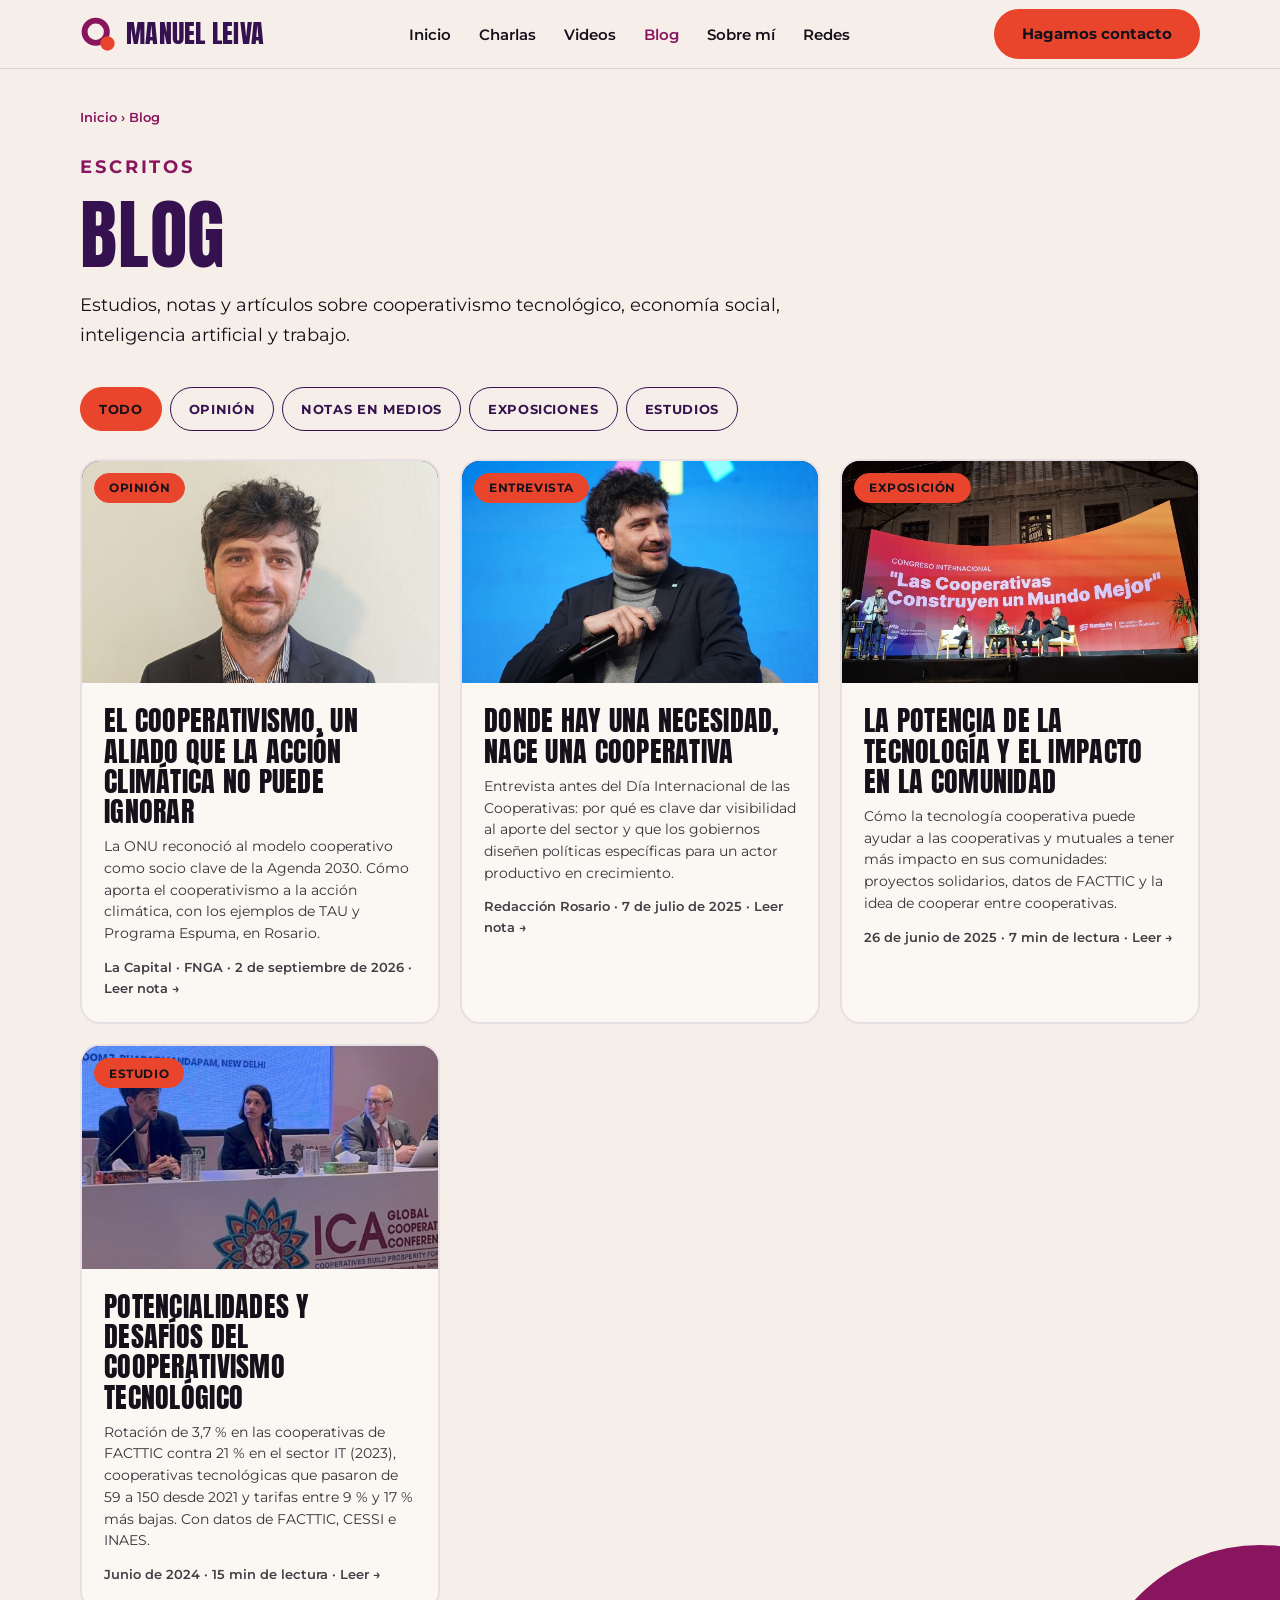
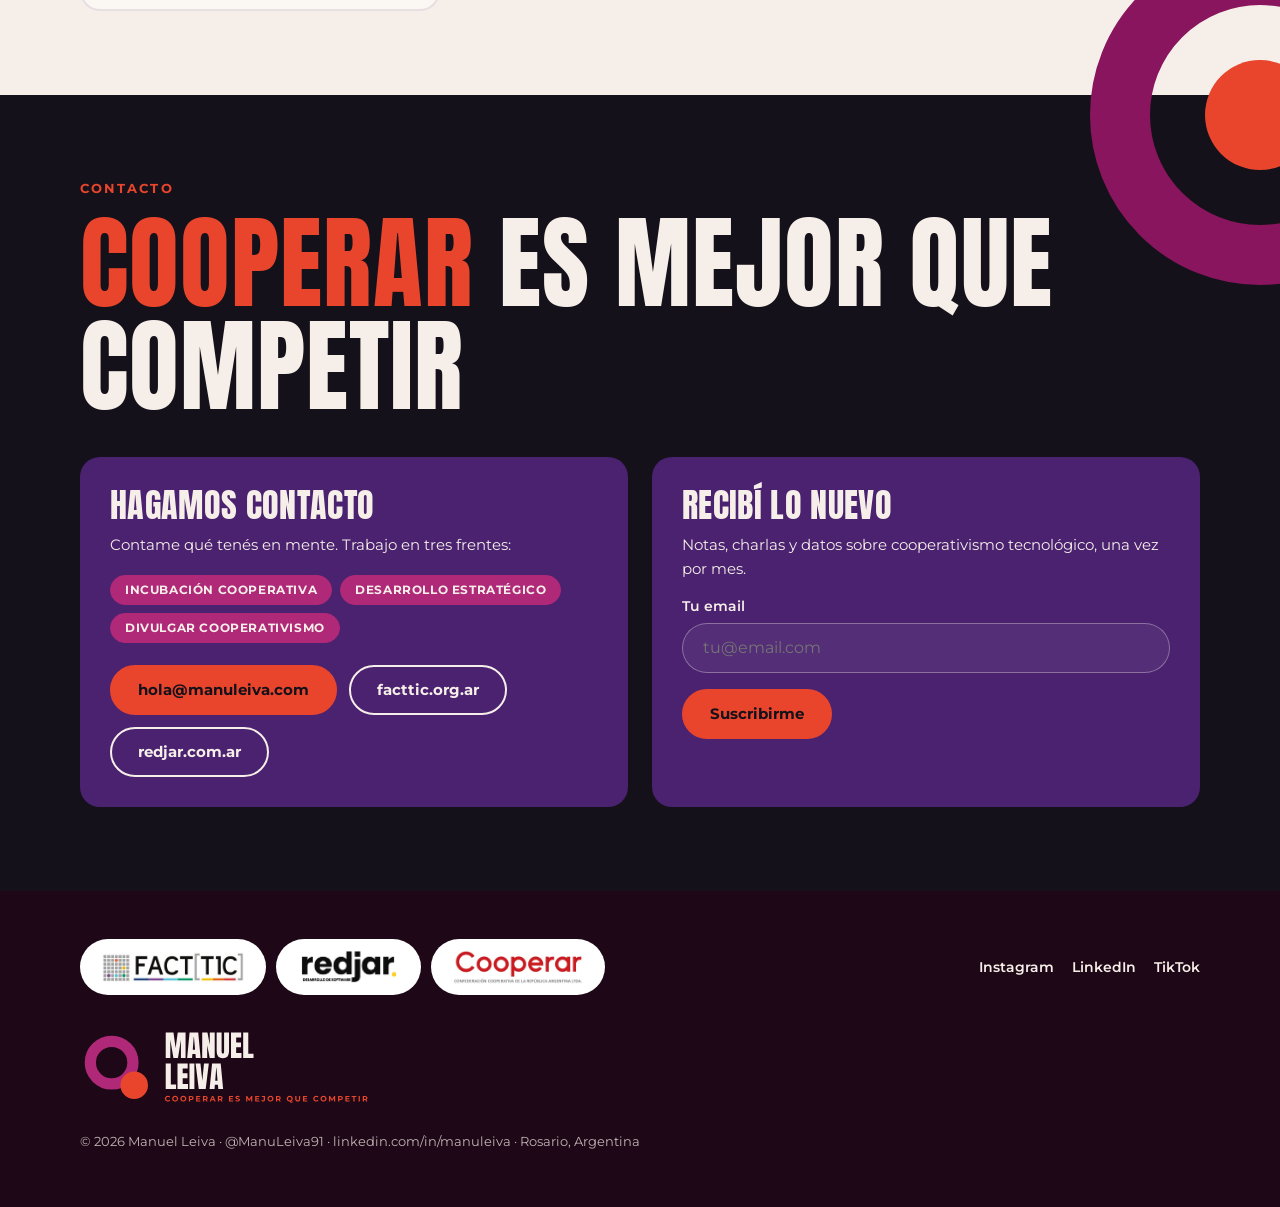
==== blog/index.html @ 47c56733 "V1: sitio en paginas (charlas, videos, blog, sobre mi), SEO, blog con 4 entradas y menu con Inicio C" ====
<!doctype html>
<html lang="es-AR" data-base="../">
<head>
<meta charset="utf-8">
<meta name="viewport" content="width=device-width, initial-scale=1">
<title>Blog de Manuel Leiva: cooperativismo, tecnología y trabajo</title>
<meta name="description" content="Estudios, notas y artículos de Manuel Leiva, presidente de FACTTIC, sobre cooperativismo tecnológico, economía social, inteligencia artificial y trabajo.">
<meta name="author" content="Manuel Leiva">
<meta name="robots" content="index, follow, max-image-preview:large, max-snippet:-1, max-video-preview:-1">
<link rel="canonical" href="https://manuleiva.com/blog/">
<meta property="og:site_name" content="Manuel Leiva">
<meta property="og:locale" content="es_AR">
<meta property="og:type" content="website">
<meta property="og:url" content="https://manuleiva.com/blog/">
<meta property="og:title" content="Blog de Manuel Leiva: cooperativismo, tecnología y trabajo">
<meta property="og:description" content="Estudios, notas y artículos sobre cooperativismo tecnológico, economía social, IA y trabajo.">
<meta property="og:image" content="https://manuleiva.com/img/og/manuel-leiva-og.jpg">
<meta property="og:image:width" content="1200">
<meta property="og:image:height" content="630">
<meta property="og:image:alt" content="Manuel Leiva, presidente de FACTTIC y socio de Redjar.">
<meta name="twitter:card" content="summary_large_image">
<meta name="twitter:title" content="Blog de Manuel Leiva">
<meta name="twitter:description" content="Estudios, notas y artículos sobre cooperativismo tecnológico, economía social, IA y trabajo.">
<meta name="twitter:image" content="https://manuleiva.com/img/og/manuel-leiva-og.jpg">
<meta name="theme-color" content="#1E0716">
<script type="application/ld+json">
{
  "@context": "https://schema.org",
  "@graph": [
    {
      "@type": "CollectionPage",
      "@id": "https://manuleiva.com/blog/",
      "url": "https://manuleiva.com/blog/",
      "name": "Blog de Manuel Leiva",
      "description": "Estudios, notas y artículos sobre cooperativismo tecnológico, economía social, inteligencia artificial y trabajo.",
      "inLanguage": "es-AR",
      "isPartOf": { "@id": "https://manuleiva.com/#website" },
      "about": { "@id": "https://manuleiva.com/#persona" }
    },
    {
      "@type": "BreadcrumbList",
      "itemListElement": [
        { "@type": "ListItem", "position": 1, "name": "Inicio", "item": "https://manuleiva.com/" },
        { "@type": "ListItem", "position": 2, "name": "Blog" }
      ]
    }
  ]
}
</script>
<link rel="preconnect" href="https://fonts.googleapis.com">
<link rel="preconnect" href="https://fonts.gstatic.com" crossorigin>
<link rel="stylesheet" href="https://fonts.googleapis.com/css2?family=Anton&family=Montserrat:ital,wght@0,400;0,500;0,600;0,700;1,500&display=swap">
<link rel="icon" href="../img/logo/favicon.svg" type="image/svg+xml">
<link rel="apple-touch-icon" href="../img/logo/apple-touch-icon.png">
<link rel="stylesheet" href="../css/estilos.css">
</head>
<body>
<div class="v2">
<div class="in">

<!--LAYOUT:HEADER-->
<header class="nav">
<div class="wrap">
<div class="bar">
<a class="brand d" href="../" style="display:inline-flex;align-items:center;gap:10px"><img src="../img/logo/isotipo.svg" alt="" width="36" height="36">Manuel Leiva</a>
<nav class="links" id="links" aria-label="Principal">
<a href="../" data-nav="inicio">Inicio</a>
<a href="../charlas/" data-nav="charlas">Charlas</a>
<a href="../videos/" data-nav="videos">Videos</a>
<a href="../blog/" data-nav="blog" aria-current="page">Blog</a>
<a href="../sobre-mi/" data-nav="sobre-mi">Sobre mí</a>
<a href="../#redes" data-nav="redes">Redes</a>
</nav>
<a class="btn ncta" href="#contacto">Hagamos contacto</a>
<button class="burger" id="burger" type="button" aria-label="Abrir menú" aria-expanded="false" aria-controls="links"><svg width="22" height="22" viewBox="0 0 24 24" fill="none" stroke="currentColor" stroke-width="2.4" stroke-linecap="round"><path d="M4 7h16M4 12h16M4 17h16"></path></svg></button>
</div>
</div>
</header>
<!--/LAYOUT:HEADER-->

<main>
<section class="sec light pagina-blog" id="blog">
<div class="wrap">
<nav class="migas" aria-label="Migas de pan"><a href="../">Inicio</a> › <span>Blog</span></nav>
<div class="blog-hero">
<p class="kick">Escritos</p>
<h1 class="d h2" style="color:#35124F">Blog</h1>
<p style="margin:18px 0 0">Estudios, notas y artículos sobre cooperativismo tecnológico, economía social, inteligencia artificial y trabajo.</p>
</div>
<div class="pills" id="blog-filtros" role="group" aria-label="Filtrar por tipo" style="color:#35124F;margin:0 0 28px" hidden></div>
<div class="feed" id="blog-lista"></div>
</div>
</section>
<!--LAYOUT:CONTACTO-->
<section class="sec ink" id="contacto">
<div class="corner" style="right:-150px;top:-150px"><i></i></div>
<div class="wrap">
<p class="kick">Contacto</p>
<h2 class="d" style="font-size:clamp(3rem,8cqi,7.5rem);max-width:1000px;line-height:1"><span style="color:#E8452C">Cooperar</span> es mejor que competir</h2>
<div class="cgrid">
<div class="box">
<h3 class="d">Hagamos contacto</h3>
<p>Contame qué tenés en mente. Trabajo en tres frentes:</p>
<div class="pills" style="margin-top:18px">
<span class="pill r">Incubación cooperativa</span>
<span class="pill r">Desarrollo estratégico</span>
<span class="pill r">Divulgar cooperativismo</span>
</div>
<div style="display:flex;flex-wrap:wrap;gap:12px;margin-top:22px">
<a class="btn" href="mailto:hola@manuleiva.com">hola@manuleiva.com</a>
<a class="btn gl" href="https://www.facttic.org.ar" target="_blank" rel="noopener">facttic.org.ar</a>
<a class="btn gl" href="https://www.redjar.com.ar" target="_blank" rel="noopener">redjar.com.ar</a>
</div>
</div>
<form class="box" id="newsletter">
<h3 class="d">Recibí lo nuevo</h3>
<p>Notas, charlas y datos sobre cooperativismo tecnológico, una vez por mes.</p>
<div class="field"><label for="v2-mail">Tu email</label><input id="v2-mail" name="email" type="email" autocomplete="email" placeholder="tu@email.com" required></div>
<div class="field" id="newsletter-captcha" hidden>
<label for="v2-captcha">Escribí el código de la imagen</label>
<div style="display:flex;align-items:center;gap:12px;flex-wrap:wrap"><img id="newsletter-captcha-img" alt="Imagen con el código de seguridad" width="181" style="height:auto;border-radius:8px;background:#fff"><button class="btn gl sm" type="button" id="newsletter-captcha-refresh">Cambiar imagen</button></div>
<input id="v2-captcha" name="captchaCode" type="text" maxlength="10" autocomplete="off">
</div>
<div style="margin-top:16px"><button class="btn" type="submit">Suscribirme</button></div>
<p class="form-msg" id="newsletter-msg" role="status"></p>
</form>
</div>
</div>
</section>
<!--/LAYOUT:CONTACTO-->
</main>

<!--LAYOUT:FOOTER-->
<footer class="footer">
<div class="wrap">
<div class="frow">
<div style="display:flex;flex-wrap:wrap;gap:10px"><a class="logo" href="https://www.facttic.org.ar" target="_blank" rel="noopener"><img src="../img/logos/facttic.png" alt="FACTTIC"></a><a class="logo" href="https://www.redjar.com.ar" target="_blank" rel="noopener"><img src="../img/logos/redjar.png" alt="Redjar" style="height:36px"></a><a class="logo" href="https://www.cooperar.coop" target="_blank" rel="noopener"><img src="../img/logos/cooperar.png" alt="Cooperar" style="height:34px"></a></div>
<nav class="flinks" aria-label="Redes"><a href="https://instagram.com/manuleiva91" target="_blank" rel="noopener">Instagram</a><a href="https://linkedin.com/in/manuleiva" target="_blank" rel="noopener">LinkedIn</a><a href="https://www.tiktok.com/@manuleiva91" target="_blank" rel="noopener">TikTok</a></nav>
</div>
<img src="../img/logo/logo-manuel-leiva-blanco.svg" alt="Manuel Leiva · Cooperar es mejor que competir" style="display:block;height:72px;width:auto;margin-top:36px">
<p style="font-size:13px;margin:28px 0 0;opacity:.75">© <span id="anio">2026</span> Manuel Leiva · @ManuLeiva91 · linkedin.com/in/manuleiva · Rosario, Argentina</p>
</div>
</footer>
<!--/LAYOUT:FOOTER-->
</div>
</div>

<script src="../js/contenido.js"></script>
<script src="../js/app.js"></script>
</body>
</html>
---- css/estilos.css ----
body{margin:0}
a{color:#E8452C}a:hover{color:#B02878}
.v2{container-type:inline-size;font-family:'Montserrat',system-ui,sans-serif;color:#15111A;background:#F6EEE8;overflow-x:clip;-webkit-text-size-adjust:100%}
.v2 *{box-sizing:border-box}
.in{position:relative;--gl:20px;--gr:20px;--pad:48px}
.d{font-family:'Anton',Impact,'Arial Narrow',sans-serif;font-weight:400;text-transform:uppercase;line-height:1.05;letter-spacing:.01em;margin:0}
.v2 p{line-height:1.6}
.wrap{position:relative;z-index:1;max-width:1400px;margin:0 auto;padding-left:var(--gl);padding-right:var(--gr)}
.sec{position:relative;padding:var(--pad) 0;overflow-x:clip}
.light{background:#F6EEE8;color:#15111A}
.violet{background:#35124F;color:#F6EEE8}
.plum{background:#1E0716;color:#F6EEE8}
.ink{background:#15111A;color:#F6EEE8}
.kick{font-size:13px;font-weight:700;letter-spacing:.16em;text-transform:uppercase;line-height:1.5 !important;margin:0 0 14px}
.light .kick{color:#88155D}
.violet .kick,.plum .kick,.ink .kick{color:#E8452C}
.h2{font-size:clamp(2.4rem,6cqi,5rem);line-height:1}
.head{display:flex;flex-wrap:wrap;align-items:flex-end;justify-content:space-between;gap:20px;margin-bottom:36px}
.see{font-weight:700;font-size:15px;text-decoration:none;white-space:nowrap}
.blob{position:absolute;z-index:0;border-radius:50%;pointer-events:none}
.corner{position:absolute;z-index:0;width:340px;height:340px;border-radius:50%;border:60px solid #88155D;pointer-events:none}
.corner i{position:absolute;width:110px;height:110px;border-radius:50%;background:#E8452C;left:50%;top:50%;transform:translate(-50%,-50%)}
.pill{display:inline-flex;align-items:center;gap:6px;min-height:30px;padding:5px 14px;border-radius:999px;font-size:12px;font-weight:700;letter-spacing:.05em;text-transform:uppercase;border:1.5px solid currentColor;background:transparent;color:inherit;font-family:inherit;line-height:1.25}
.pill.c{background:#E8452C;border-color:#E8452C;color:#15111A}
.pill.m{background:#88155D;border-color:#88155D;color:#F6EEE8}
.pill.w{background:#F6EEE8;border-color:#F6EEE8;color:#35124F}
.pill.r{background:#B02878;border-color:#B02878;color:#F6EEE8}
button.pill{cursor:pointer;min-height:44px;padding:8px 18px;font-size:13px}
button.pill.is-active{background:#E8452C;border-color:#E8452C;color:#15111A}
.pills{display:flex;flex-wrap:wrap;gap:8px}
.btn{display:inline-flex;align-items:center;justify-content:center;gap:10px;min-height:50px;padding:12px 26px;border-radius:999px;font-family:inherit;font-size:15px;font-weight:700;line-height:1.2;text-align:center;text-decoration:none;border:2px solid #E8452C;background:#E8452C;color:#15111A;cursor:pointer;transition:transform .2s ease}
.btn:hover{color:#15111A;transform:translateY(-2px)}
.btn.gl{background:transparent;border-color:#F6EEE8;color:#F6EEE8}
.btn.gl:hover{color:#F6EEE8;background:rgba(246,238,232,.08)}
.btn.gd{background:transparent;border-color:#15111A;color:#15111A}
.card{position:relative;display:block;border-radius:20px;overflow:hidden;border:2px solid transparent;text-decoration:none;color:inherit;transition:transform .25s ease,border-color .25s ease}
.card:hover{transform:translateY(-4px);border-color:#E8452C;color:inherit}
.light .card{background:#FBF7F3;border-color:rgba(53,18,79,.1)}
.light .card:hover{border-color:#E8452C}
.violet .card,.ink .card,.plum .card{background:#4A2270}
.thumb{position:relative;overflow:hidden;aspect-ratio:16/10;background:#35124F}
.thumb img{position:absolute;inset:0;width:100%;height:100%;object-fit:cover}
.thumb.tint img{filter:grayscale(1)}
.thumb.tint:after{content:"";position:absolute;inset:0;background:#35124F;mix-blend-mode:multiply;opacity:.8}
.play{position:absolute;z-index:2;left:50%;top:50%;transform:translate(-50%,-50%);width:64px;height:64px;border-radius:50%;background:#E8452C;color:#15111A;display:flex;align-items:center;justify-content:center}
.dur{position:absolute;z-index:2;right:12px;bottom:12px}
.tag{position:absolute;z-index:2;left:12px;top:12px}
.body{padding:22px 22px 24px}
.body h3{font-size:28px;line-height:1.08}
.by{font-size:13px;font-weight:600;margin:12px 0 0;opacity:.8}
/* nav */
.nav{position:sticky;top:0;z-index:20;background:#F6EEE8;border-bottom:1px solid rgba(53,18,79,.12)}
.bar{display:flex;align-items:center;justify-content:space-between;gap:16px;min-height:68px}
.brand{font-size:26px;color:#35124F;text-decoration:none}
.links{display:none;flex-direction:column;padding:4px 0 20px}
.links.open{display:flex}
.links a{color:#15111A;text-decoration:none;font-weight:600;font-size:16px;padding:12px 0}
.links a:hover{color:#88155D}
.ncta{display:none}
.burger{display:inline-flex;align-items:center;justify-content:center;width:48px;height:48px;border-radius:50%;border:2px solid #35124F;background:transparent;color:#35124F;cursor:pointer}
/* hero */
.hero{display:grid;grid-template-columns:repeat(1,minmax(0,1fr));gap:40px;align-items:center}
.hname{font-size:clamp(3.2rem,9cqi,8rem);line-height:1;color:#F6EEE8}
.bio{font-size:17px;line-height:1.6 !important;font-weight:500;margin:22px 0 0;max-width:560px}
.featured{background:#4A2270;color:#F6EEE8}
.featured .thumb{aspect-ratio:16/9}
.featured .body h3{font-size:clamp(1.7rem,3cqi,2.6rem)}
.next{display:flex;flex-wrap:wrap;align-items:center;gap:12px 20px;background:#E8452C;color:#15111A;border-radius:999px;padding:12px 14px 12px 24px;margin-top:40px}
.next b{font-family:'Anton',Impact,sans-serif;font-weight:400;font-size:24px;line-height:1.1;text-transform:uppercase}
.next a{margin-left:auto;background:#15111A;color:#F6EEE8;border-radius:999px;padding:10px 18px;font-weight:700;font-size:14px;text-decoration:none;min-height:44px;display:inline-flex;align-items:center}
/* temas */
.topics{display:grid;grid-template-columns:repeat(1,minmax(0,1fr));gap:14px}
.topic{display:flex;align-items:center;justify-content:space-between;gap:16px;padding:22px 24px;border-radius:24px;background:#FBF7F3;border:2px solid rgba(53,18,79,.12);text-decoration:none;color:#15111A;transition:transform .25s ease,border-color .25s ease}
.topic:hover{transform:translateY(-4px);border-color:#E8452C;color:#15111A}
.topic .d{font-size:28px;color:#35124F}
.topic small{display:block;margin-top:6px;font-size:13px;font-weight:600;line-height:1.4;color:#88155D}
.topic .arr{flex:none;width:44px;height:44px;border-radius:50%;background:#E8452C;display:flex;align-items:center;justify-content:center;color:#15111A}
/* feed */
.feed{display:grid;grid-template-columns:repeat(1,minmax(0,1fr));gap:20px}
.swipe-hint{display:none;font-size:13px;font-weight:700;letter-spacing:.06em;margin:0 0 14px}
/* agenda */
.agenda{display:flex;flex-direction:column;gap:14px}
.ev{display:grid;grid-template-columns:84px minmax(0,1fr);gap:18px;align-items:center;padding:18px;border-radius:20px;background:#4A2270;border:2px solid transparent;transition:transform .25s ease,border-color .25s ease;text-decoration:none;color:#F6EEE8}
.ev:hover{transform:translateY(-4px);border-color:#E8452C;color:#F6EEE8}
.date{width:84px;height:84px;border-radius:50%;background:#E8452C;color:#15111A;display:flex;flex-direction:column;align-items:center;justify-content:center;text-align:center;gap:2px}
.date b{font-family:'Anton',Impact,sans-serif;font-weight:400;font-size:26px;line-height:1}
.date span{font-size:10px;font-weight:700;letter-spacing:.06em;line-height:1.2;text-transform:uppercase}
.ev h3{font-size:26px;line-height:1.05}
.ev p{font-size:14px;line-height:1.5 !important;margin:6px 0 0;opacity:.85}
.talkgrid{display:grid;grid-template-columns:repeat(1,minmax(0,1fr));gap:20px}
/* redes */
.placas{display:grid;grid-template-columns:repeat(2,minmax(0,1fr));gap:12px}
.placa{position:relative;aspect-ratio:4/5;border-radius:16px;overflow:hidden;padding:16px;display:flex;flex-direction:column;justify-content:flex-end;text-decoration:none;border:2px solid transparent;transition:transform .25s ease,border-color .25s ease}
.placa:hover{transform:translateY(-4px);border-color:#E8452C}
.placa .d{font-size:clamp(1.1rem,1.6cqi,1.5rem);line-height:1.06}
.placa .ring{position:absolute;width:70%;aspect-ratio:1;border-radius:50%;right:-25%;top:-18%}
.reels{display:grid;grid-template-columns:repeat(2,minmax(0,1fr));gap:12px}
.reel{position:relative;aspect-ratio:9/16;border-radius:16px;overflow:hidden;display:block;border:2px solid transparent;transition:transform .25s ease,border-color .25s ease}
.reel:hover{transform:translateY(-4px);border-color:#E8452C}
.reel img{position:absolute;inset:0;width:100%;height:100%;object-fit:cover}
.reel:after{content:"";position:absolute;inset:0;background:linear-gradient(180deg,rgba(21,17,26,0) 45%,rgba(21,17,26,.85))}
.reel .cap{position:absolute;z-index:2;left:12px;right:12px;bottom:12px;color:#F6EEE8;font-size:13px;font-weight:700;line-height:1.35}
.follow{display:grid;grid-template-columns:repeat(1,minmax(0,1fr));gap:12px;margin-top:32px}
.fol{display:flex;align-items:center;gap:14px;padding:14px 18px;border-radius:999px;background:#4A2270;color:#F6EEE8;text-decoration:none;border:2px solid transparent;transition:border-color .25s ease}
.fol:hover{border-color:#E8452C;color:#F6EEE8}
.fol .ic{width:44px;height:44px;border-radius:50%;background:#E8452C;color:#15111A;display:flex;align-items:center;justify-content:center;flex:none}
.fol b{font-size:16px;line-height:1.3}
.fol span{font-size:13px;line-height:1.4;opacity:.8;display:block}
.fol .go{margin-left:auto;font-weight:700;font-size:14px;color:#E8452C}
/* datos */
.motto{font-size:clamp(2rem,4.6cqi,4rem);line-height:1.05;max-width:1100px;margin-top:8px}
.why{display:grid;grid-template-columns:repeat(1,minmax(0,1fr));gap:44px 36px}
.stat{position:relative;padding-top:20px;min-width:0}
.stat:before{content:"";position:absolute;left:0;top:0;width:64px;height:3px;background:#E8452C}
.stat .d{font-size:clamp(3.2rem,4.6cqi,4.6rem);line-height:1;white-space:nowrap;color:#E8452C}
.stat p{font-size:15px;line-height:1.55;font-weight:500;margin:14px 0 0;max-width:300px}
.src{font-size:12px;opacity:.7;margin:36px 0 0}
/* quién */
.who{display:grid;grid-template-columns:repeat(1,minmax(0,1fr));gap:40px;align-items:center}
.mosaic{display:grid;grid-template-columns:repeat(2,minmax(0,1fr));gap:14px;align-items:center}
.mosaic img{display:block;width:100%;object-fit:cover}
.mosaic .m1{aspect-ratio:16/10;border-radius:20px 120px 20px 20px;object-position:50% 30%}
.mosaic .m2{aspect-ratio:1/1;border-radius:50%;border:6px solid #E8452C;object-position:50% 20%}
.mosaic .m3{aspect-ratio:1/1;border-radius:20px 20px 20px 90px}
.mosaic figure{margin:0;position:relative}
.mosaic figcaption{position:absolute;left:12px;bottom:12px}
.logo{display:inline-flex;align-items:center;justify-content:center;background:#fff;border-radius:999px;padding:10px 22px;min-height:56px;flex:none}
.logo img{display:block;height:30px;width:auto;max-width:100%}
.roles{display:grid;grid-template-columns:repeat(1,minmax(0,1fr));gap:14px;margin-top:28px}
.role{display:flex;flex-wrap:wrap;align-items:center;gap:16px 22px;padding:18px 22px;border-radius:20px;background:#FBF7F3;border:2px solid rgba(53,18,79,.1)}
.role .logo{border:1px solid rgba(53,18,79,.12);width:200px}
.role div{flex:1 1 220px;min-width:0}
.role b{display:block;font-size:15px;line-height:1.4;color:#35124F}
.role p{font-size:14px;line-height:1.6;margin:4px 0 0}
/* contacto */
.cgrid{display:grid;grid-template-columns:repeat(1,minmax(0,1fr));gap:24px;margin-top:40px}
.box{border-radius:20px;padding:28px;background:#4A2270;border:2px solid transparent}
.box h3{font-size:34px;line-height:1.05}
.box p{font-size:15px;line-height:1.6;margin:10px 0 0}
.field{display:flex;flex-direction:column;gap:8px;margin-top:16px}
.field label{font-size:14px;font-weight:600}
.field input{font-family:inherit;font-size:16px;color:#F6EEE8;background:rgba(246,238,232,.06);border:1.5px solid rgba(246,238,232,.35);border-radius:999px;padding:12px 20px;min-height:50px}
.field input:focus{outline:none;border-color:#E8452C}
.footer{background:#1E0716;color:#F6EEE8;padding:48px 0 56px}
.frow{display:flex;flex-wrap:wrap;align-items:center;justify-content:space-between;gap:20px}
.flinks{display:flex;flex-wrap:wrap;gap:18px}
.flinks a{color:#F6EEE8;font-weight:600;font-size:14px;text-decoration:none}
.flinks a:hover{color:#E8452C}
/* movimiento */
.js-anim [data-reveal]{opacity:0;transform:translateY(24px);transition:opacity .7s ease,transform .7s ease}
.js-anim [data-reveal].is-in{opacity:1;transform:none}
@media (prefers-reduced-motion: reduce){.js-anim [data-reveal]{opacity:1;transform:none;transition:none}.card,.topic,.ev,.placa,.reel,.btn{transition:none}}
/* mobile: carruseles deslizables y ajustes */
@container (max-width: 767px){
.feed,.talkgrid{display:flex;flex-wrap:nowrap;overflow-x:auto;scroll-snap-type:x mandatory;-webkit-overflow-scrolling:touch;gap:14px;margin-right:calc(-1 * var(--gr));padding-right:var(--gr);padding-bottom:12px;scrollbar-width:none}
.feed::-webkit-scrollbar,.talkgrid::-webkit-scrollbar{display:none}
.feed > *,.talkgrid > *{flex:0 0 80%;min-width:0;scroll-snap-align:start}
.swipe-hint{display:block}
.body{padding:18px 18px 20px}
.body h3{font-size:22px}
.next{border-radius:24px;padding:18px 20px}
.next a{margin-left:0}
.ev{grid-template-columns:72px minmax(0,1fr);gap:14px;padding:14px}
.date{width:72px;height:72px}
.date b{font-size:22px}
.ev h3{font-size:22px}
.head{margin-bottom:24px}
.box{padding:22px}
.box h3{font-size:28px}
.role .logo{width:100%}
.fol .go{display:none}
.mosaic .m1{border-radius:20px 80px 20px 20px}
}
/* tablet */
@container (min-width: 768px){
.in{--gl:48px;--gr:48px;--pad:68px}
.topics{grid-template-columns:repeat(2,minmax(0,1fr))}
.feed{grid-template-columns:repeat(2,minmax(0,1fr))}
.talkgrid{grid-template-columns:repeat(2,minmax(0,1fr))}
.placas{grid-template-columns:repeat(3,minmax(0,1fr))}
.reels{grid-template-columns:repeat(4,minmax(0,1fr))}
.follow{grid-template-columns:repeat(3,minmax(0,1fr))}
.why{grid-template-columns:repeat(2,minmax(0,1fr))}
.cgrid{grid-template-columns:repeat(2,minmax(0,1fr))}
}
/* desktop */
@container (min-width: 1280px){
.in{--gl:80px;--gr:80px;--pad:84px}
.links{display:flex;flex-direction:row;gap:28px;padding:0}
.links a{font-size:15px;padding:8px 0}
.ncta{display:inline-flex}
.burger{display:none}
.hero{grid-template-columns:minmax(0,1fr) minmax(0,1.05fr);gap:64px}
.topics{grid-template-columns:repeat(4,minmax(0,1fr))}
.topic{flex-direction:column;align-items:flex-start;padding:26px;min-height:200px}
.topic .arr{margin-top:auto}
.feed{grid-template-columns:repeat(3,minmax(0,1fr))}
.agenda-wrap{display:grid;grid-template-columns:minmax(0,1fr) minmax(0,1.6fr);gap:48px;align-items:start}
.placas{grid-template-columns:repeat(6,minmax(0,1fr))}
.who{grid-template-columns:minmax(0,.8fr) minmax(0,1.2fr);gap:72px}
.why{grid-template-columns:repeat(4,minmax(0,1fr))}
}

/* ===== Agregados para la web (fuera del canvas) ===== */
html{scroll-behavior:smooth}
@media (prefers-reduced-motion: reduce){html{scroll-behavior:auto}}
[hidden]{display:none !important}
.v2 img{max-width:100%}
.vacio{font-size:15px;line-height:1.6;opacity:.8;margin:0}
/* embeds de redes */
.embeds-ig{display:grid;grid-template-columns:repeat(1,minmax(0,1fr));gap:16px;align-items:start}
.embeds-ig .instagram-media{min-width:0 !important;width:100% !important;max-width:100% !important;margin:0 !important;border-radius:16px !important}
.embeds-tt{display:grid;grid-template-columns:repeat(1,minmax(0,1fr));gap:16px;align-items:start;justify-items:center}
.embeds-tt .tiktok-embed{margin:0 !important;max-width:100% !important}
.red-head{display:flex;flex-wrap:wrap;align-items:center;justify-content:space-between;gap:12px;margin:40px 0 16px}
.red-head .kick{margin:0}
.btn.sm{min-height:44px;padding:8px 18px;font-size:14px}
/* formularios */
.form-msg{font-size:14px;line-height:1.5;margin:12px 0 0}
@container (min-width: 768px){
.embeds-ig{grid-template-columns:repeat(2,minmax(0,1fr))}
.embeds-tt{grid-template-columns:repeat(2,minmax(0,1fr))}
}
@container (min-width: 1280px){
.embeds-ig{grid-template-columns:repeat(3,minmax(0,1fr))}
.embeds-tt{grid-template-columns:repeat(3,minmax(0,1fr))}
}
/* placas dentro de "Lo último" */
.placa-tit{position:relative;z-index:2;font-size:clamp(20px,1.9cqi,28px);line-height:1.04;color:#F6EEE8}
.placa-cifra{position:relative;z-index:2;font-size:clamp(56px,6cqi,84px);line-height:1;color:#E8452C}
@container (max-width: 1279px){
.agenda-wrap > div + div{margin-top:44px}
#agenda-pasados-box{display:none}
}
/* videos: reproductor grande + lista */
.vwrap{display:grid;grid-template-columns:minmax(0,1fr);gap:28px;align-items:start}
.vplayer{position:relative;aspect-ratio:16/9;border-radius:20px;overflow:hidden;background:#35124F;border:2px solid rgba(246,238,232,.12)}
.vplayer img,.vplayer iframe{position:absolute;inset:0;width:100%;height:100%;border:0;object-fit:cover}
.vposter{position:absolute;inset:0;width:100%;height:100%;padding:0;border:0;background:none;cursor:pointer;color:inherit}
.vposter:hover .play{transform:translate(-50%,-50%) scale(1.08)}
.vposter .play{transition:transform .2s ease;width:76px;height:76px}
.vinfo{padding:20px 4px 0}
.vinfo h3{font-size:clamp(1.6rem,3cqi,2.6rem);line-height:1.06}
.vdesc{font-size:16px;line-height:1.65 !important;font-weight:500;margin:14px 0 0;max-width:680px;opacity:.9}
.vlist{display:flex;flex-direction:column;gap:12px}
.vitem{display:grid;grid-template-columns:128px minmax(0,1fr);gap:14px;align-items:center;text-align:left;font-family:inherit;color:#F6EEE8;background:#4A2270;border:2px solid transparent;border-radius:16px;padding:10px;cursor:pointer;transition:border-color .25s ease,transform .25s ease}
.vitem:hover{border-color:#E8452C;transform:translateY(-2px)}
.vitem.is-active{border-color:#E8452C;background:#5B2B87}
.vitem .vt{position:relative;display:block;aspect-ratio:16/9;border-radius:10px;overflow:hidden;background:#35124F}
.vitem .vt img{position:absolute;inset:0;width:100%;height:100%;object-fit:cover}
.vitem b{display:-webkit-box;-webkit-box-orient:vertical;-webkit-line-clamp:3;overflow:hidden;font-size:14px;line-height:1.3;font-weight:700}
.vitem small{display:block;margin-top:5px;font-size:12px;line-height:1.35;opacity:.8}
/* tiktok: reproductores oficiales en 9:16 con el borde de la web */
.ttplayers{display:flex;gap:14px;overflow-x:auto;scroll-snap-type:x mandatory;-webkit-overflow-scrolling:touch;padding-bottom:12px;margin-right:calc(-1 * var(--gr));padding-right:var(--gr);scrollbar-width:thin;scrollbar-color:#E8452C transparent}
.ttp{flex:0 0 min(300px,72%);aspect-ratio:9/16;border-radius:20px;overflow:hidden;background:#000;border:2px solid rgba(246,238,232,.12);scroll-snap-align:start}
.ttp iframe{display:block;width:100%;height:100%;border:0}
@container (min-width: 1280px){
.ttplayers{margin-right:0;padding-right:0}
.ttp{flex:1 1 0;min-width:0;max-width:300px}
}
/* tiktok nativo: texto del video acotado */
.reel .cap{display:-webkit-box;-webkit-box-orient:vertical;-webkit-line-clamp:3;overflow:hidden}
@container (min-width: 768px){
.vlist{display:grid;grid-template-columns:repeat(2,minmax(0,1fr))}
}
@container (min-width: 1280px){
.vwrap{grid-template-columns:minmax(0,1.75fr) minmax(0,1fr);gap:40px}
.vlist{display:flex;max-height:min(640px,70vh);overflow-y:auto;padding-right:8px;scrollbar-width:thin;scrollbar-color:#E8452C transparent}
}
@container (max-width: 767px){
.vitem{grid-template-columns:104px minmax(0,1fr);gap:12px}
.vposter .play{width:60px;height:60px}
}
@media (prefers-reduced-motion: reduce){.vitem,.vposter .play{transition:none}}
/* artículos del blog */
.migas{font-size:13px;font-weight:600;margin:0 0 28px;color:#88155D}
.migas a{color:#88155D;text-decoration:none}
.migas a:hover{text-decoration:underline}
.art-head{max-width:820px;margin:0 0 36px}
.art-h1{font-size:clamp(2.2rem,5.4cqi,4.2rem);line-height:1.04;color:#35124F}
.art-baja{font-size:clamp(1.1rem,2cqi,1.4rem);line-height:1.45 !important;font-weight:600;margin:18px 0 0;color:#15111A}
.art-meta{font-size:14px;font-weight:600;margin:18px 0 0;color:#88155D}
.art-cuerpo{max-width:760px}
.art-cuerpo h2{font-family:'Anton',Impact,sans-serif;font-weight:400;text-transform:uppercase;font-size:clamp(1.7rem,3.4cqi,2.4rem);line-height:1.1;color:#35124F;margin:52px 0 16px}
.art-cuerpo h3{font-size:19px;line-height:1.35;font-weight:700;color:#88155D;margin:34px 0 10px}
.art-cuerpo p,.art-cuerpo li{font-size:18px;line-height:1.75 !important}
.art-cuerpo p{margin:0 0 18px}
.art-cuerpo ul,.art-cuerpo ol{padding-left:24px;margin:0 0 20px}
.art-cuerpo li{margin:0 0 8px}
.art-cuerpo blockquote{margin:28px 0;padding:6px 0 6px 22px;border-left:4px solid #E8452C;font-size:20px;line-height:1.6;font-weight:600;color:#35124F}
.art-cuerpo blockquote p{font-size:inherit;margin:0}
.art-cuerpo sup{font-size:.7em;line-height:0}
.art-cuerpo sup a{text-decoration:none;font-weight:700;padding:0 1px}
.art-tabla{overflow-x:auto;margin:24px 0 28px;border-radius:16px;border:2px solid rgba(53,18,79,.12);background:#FBF7F3}
.art-tabla table{width:100%;border-collapse:collapse;font-size:15px;line-height:1.45}
.art-tabla caption{text-align:left;padding:14px 18px 6px;font-weight:700;color:#35124F;font-size:14px}
.art-tabla th,.art-tabla td{padding:11px 16px;text-align:left;border-top:1px solid rgba(53,18,79,.1);vertical-align:top}
.art-tabla th{font-size:12px;letter-spacing:.06em;text-transform:uppercase;color:#88155D;border-top:0;white-space:nowrap}
.art-tabla td strong{color:#35124F}
.art-nota{max-width:760px;margin:0 0 36px;padding:16px 20px;border-radius:16px;background:#35124F;color:#F6EEE8;font-size:15px;line-height:1.6 !important}
.art-nota p{margin:0;font-size:15px !important}
.art-fuentes{max-width:760px;margin:56px 0 0;padding-top:28px;border-top:3px solid #E8452C}
.art-fuentes h2{font-family:'Anton',Impact,sans-serif;font-weight:400;text-transform:uppercase;font-size:1.6rem;color:#35124F;margin:0 0 14px}
.art-fuentes ol{padding-left:26px;margin:0}
.art-fuentes li{font-size:14px;line-height:1.55 !important;margin:0 0 8px;color:#35124F}
.art-fuentes li:target{background:rgba(232,69,44,.14);border-radius:6px}
.art-autor{display:flex;flex-wrap:wrap;align-items:center;gap:18px;max-width:760px;margin:48px 0 0;padding:20px 22px;border-radius:20px;background:#FBF7F3;border:2px solid rgba(53,18,79,.1)}
.art-autor img{width:76px;height:76px;border-radius:50%;object-fit:cover;object-position:50% 20%;border:4px solid #E8452C;flex:none}
.art-autor div{flex:1 1 240px}
.art-autor b{display:block;font-size:16px;color:#35124F}
.art-autor p{font-size:14px;line-height:1.55 !important;margin:4px 0 0}
.art-volver{display:inline-block;margin-top:28px;font-weight:700;font-size:15px;color:#88155D;text-decoration:none}
.art-volver:hover{text-decoration:underline}
.pagina-blog{padding-top:40px}
.blog-hero{max-width:760px;margin:0 0 36px}
.blog-hero p{font-size:18px;line-height:1.65 !important}
/* páginas del sitio: link activo del menú y adelantos de la landing */
.links a[aria-current="page"]{color:#88155D}
.adel-charlas{display:grid;grid-template-columns:minmax(0,1fr);gap:32px;align-items:start}
.adel-foto{position:relative;margin:0;border-radius:20px 110px 20px 20px;overflow:hidden;aspect-ratio:16/10;background:#35124F}
.adel-foto img{position:absolute;inset:0;width:100%;height:100%;object-fit:cover}
.adel-foto figcaption{position:absolute;left:14px;bottom:14px}
.adel-listas{display:grid;grid-template-columns:minmax(0,1fr);gap:32px}
@container (min-width: 768px){
.adel-listas{grid-template-columns:repeat(2,minmax(0,1fr));gap:36px}
}
@container (min-width: 1280px){
.adel-charlas{grid-template-columns:minmax(0,.85fr) minmax(0,1.15fr);gap:48px;align-items:stretch}
.adel-foto{aspect-ratio:auto;min-height:100%}
.adel-listas{grid-template-columns:minmax(0,1fr);gap:28px}
}
/* blog */
.blogres{font-size:14px;line-height:1.55 !important;margin:10px 0 0;opacity:.85}
/* texto solo para buscadores y lectores de pantalla */
.sr-only{position:absolute;width:1px;height:1px;margin:-1px;padding:0;overflow:hidden;clip:rect(0,0,0,0);white-space:nowrap;border:0}
/* Redjar */
#redjar .head{margin-bottom:16px}
#redjar .head .kick{margin-bottom:8px}
.rjtop{display:grid;grid-template-columns:minmax(0,1fr);gap:36px;align-items:center}
.rjbox{background:#4A2270;border-radius:24px;padding:26px 24px}
.rjintro{font-size:18px;line-height:1.65 !important;font-weight:500;margin:0;max-width:640px}
.rjbox p.rjp{font-size:15.5px;line-height:1.65 !important;margin:14px 0 0;opacity:.92;max-width:640px}
.rjfotos{position:relative;margin-bottom:40px}
.rjfotos .f1{display:block;width:100%;aspect-ratio:4/3;object-fit:cover;border-radius:20px 110px 20px 20px}
.rjfotos .f2{position:absolute;left:16px;bottom:-40px;width:36%;aspect-ratio:1/1;object-fit:cover;border-radius:50%;border:6px solid #E8452C}
.rjstats{display:grid;grid-template-columns:minmax(0,1fr);gap:28px;margin:36px 0 0}
.rjstats .stat .d{font-size:clamp(3.4rem,5cqi,4.6rem)}
.rjstats .stat p:last-child{font-size:15px;max-width:240px}
.rjgrid{display:grid;grid-template-columns:minmax(0,1fr);gap:40px;margin-top:44px;align-items:start}
.rjtl{list-style:none;margin:0;padding:0 0 0 24px;border-left:3px solid #E8452C}
.rjtl li{position:relative;padding-bottom:26px}
.rjtl li:last-child{padding-bottom:0}
.rjtl li:before{content:"";position:absolute;left:-33px;top:6px;width:15px;height:15px;border-radius:50%;background:#E8452C;border:3px solid #35124F}
.rjtl b{display:block;font-size:24px;color:#E8452C;line-height:1.1}
.rjtl p{font-size:15px;line-height:1.55;margin:6px 0 0;max-width:460px}
.rjserv{display:grid;grid-template-columns:minmax(0,1fr);gap:12px}
.rjs{background:#4A2270;border-radius:16px;padding:16px 18px}
.rjs h3{font-size:20px;line-height:1.1}
.rjs p{font-size:13.5px;line-height:1.5;margin:6px 0 0;opacity:.88}
.rjfoot{margin-top:44px}
.rjfoot .kick{margin-bottom:18px}
.rjred{display:flex;flex-wrap:wrap;align-items:center;gap:14px 36px}
.rjnom{display:inline-flex}
.rjlogo{display:inline-flex;align-items:center;opacity:.6;transition:opacity .25s ease}
.rjlogo img{display:block;height:auto;max-height:54px;width:auto;max-width:210px;filter:brightness(0) invert(1)}
.rjlogo:hover{opacity:1}
.rjdir{font-size:14px;opacity:.8;margin:36px 0 0}
@container (max-width: 767px){
.rjstats{grid-template-columns:repeat(3,minmax(0,1fr));gap:10px}
.rjstats .stat .d{font-size:clamp(2.2rem,11cqi,2.8rem)}
.rjstats .stat p:last-child{font-size:12.5px;line-height:1.4}
.rjstats .stat:before{width:36px}
}
@container (min-width: 768px){
.rjstats{grid-template-columns:repeat(3,minmax(0,1fr))}
.rjserv{grid-template-columns:repeat(2,minmax(0,1fr))}
}
@container (min-width: 1280px){
.rjtop{grid-template-columns:minmax(0,1.1fr) minmax(0,1fr);gap:28px;align-items:stretch}
.rjbox{padding:36px 38px}
.rjfotos{margin-bottom:0;min-height:440px}
.rjfotos .f1{position:absolute;inset:0;width:100%;height:100%;aspect-ratio:auto}
.rjfotos .f2{left:20px;bottom:20px;width:30%}
.rjgrid{grid-template-columns:minmax(0,.8fr) minmax(0,1.4fr);gap:64px}
}
/* "De qué hablo": versión compacta */
#temas{padding:48px 0 28px}
#temas .head{margin-bottom:20px}
.topic{padding:16px 20px}
.topic .d{font-size:24px;line-height:1.1}
.topic small{margin-top:2px}
@container (min-width: 1280px){
#temas{padding:64px 0 36px}
.topic{flex-direction:row;align-items:center;padding:16px 22px;min-height:0}
.topic .arr{margin-top:0;width:38px;height:38px}
}
/* agenda: eventos pasados sin link no reaccionan al hover */
div.ev-pasado:hover{transform:none;border-color:transparent}
@container (max-width: 767px){
.placa .d{font-size:1.15rem}
}
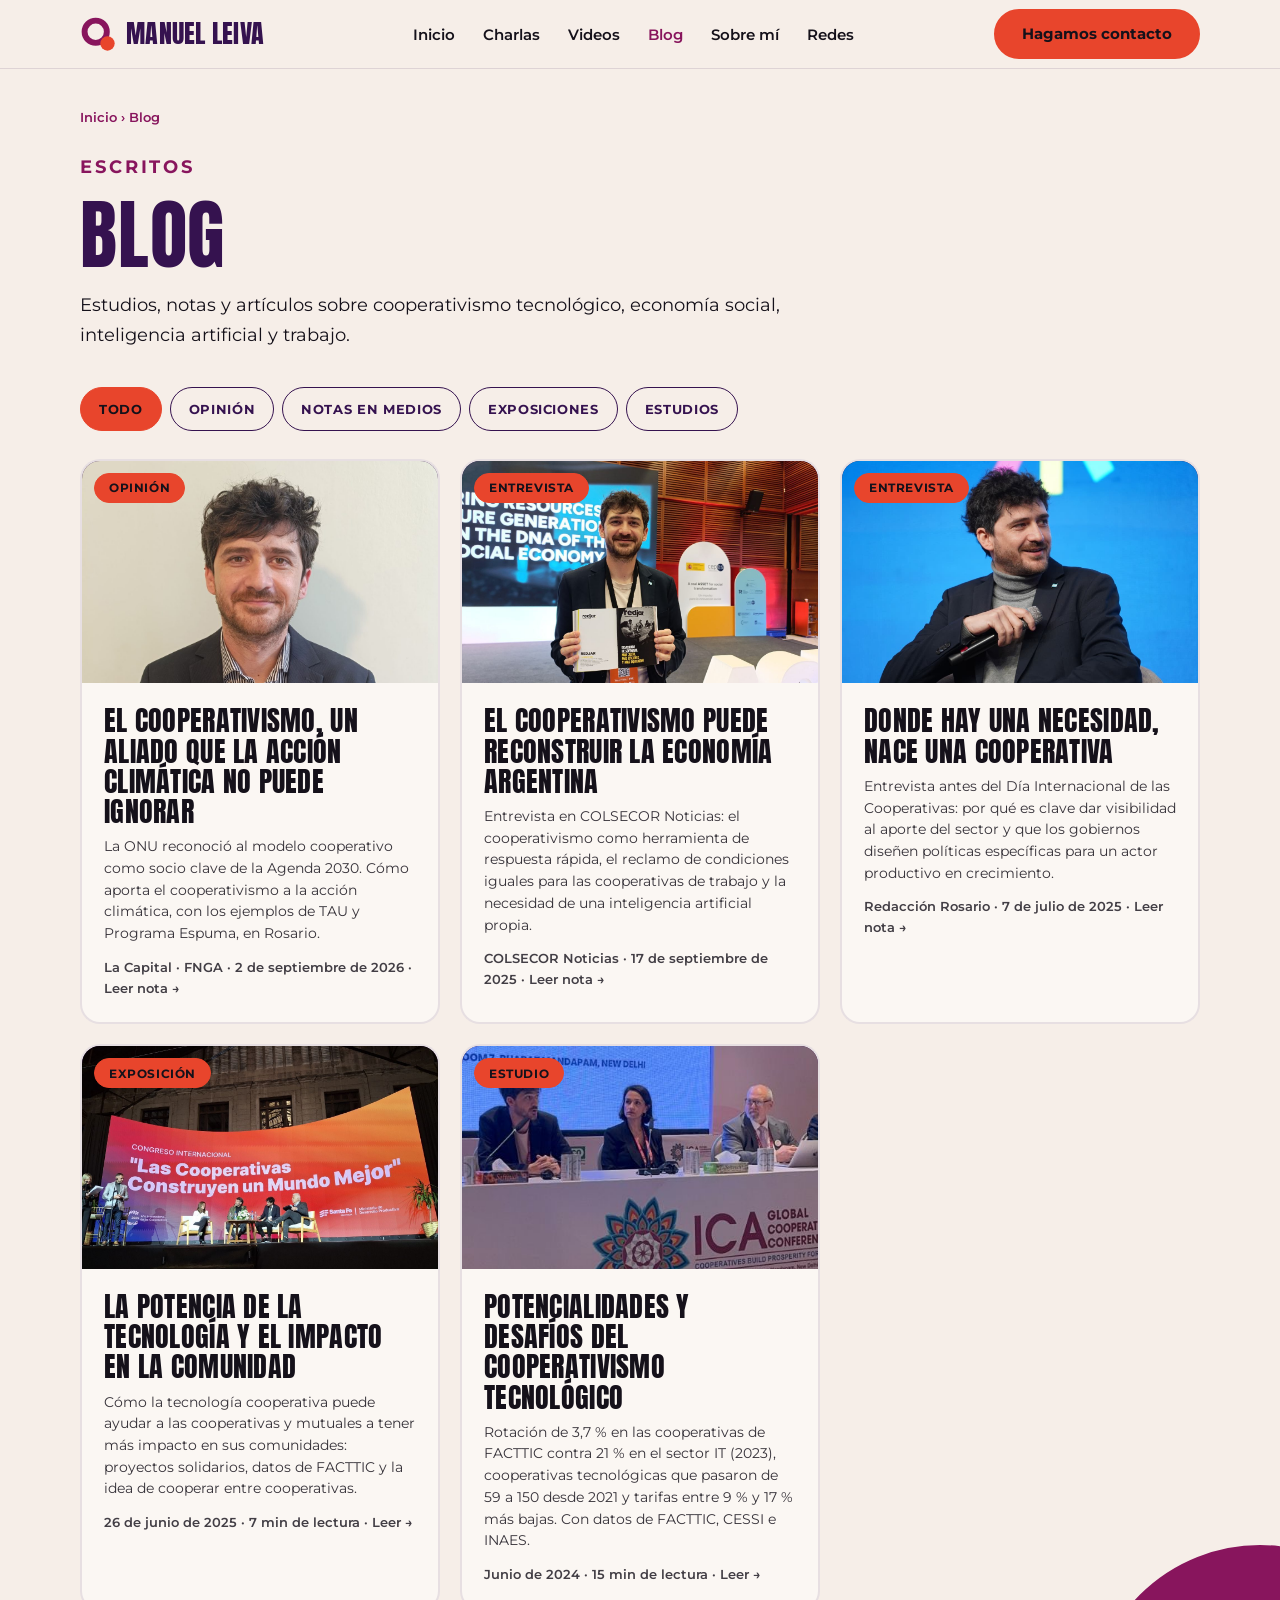
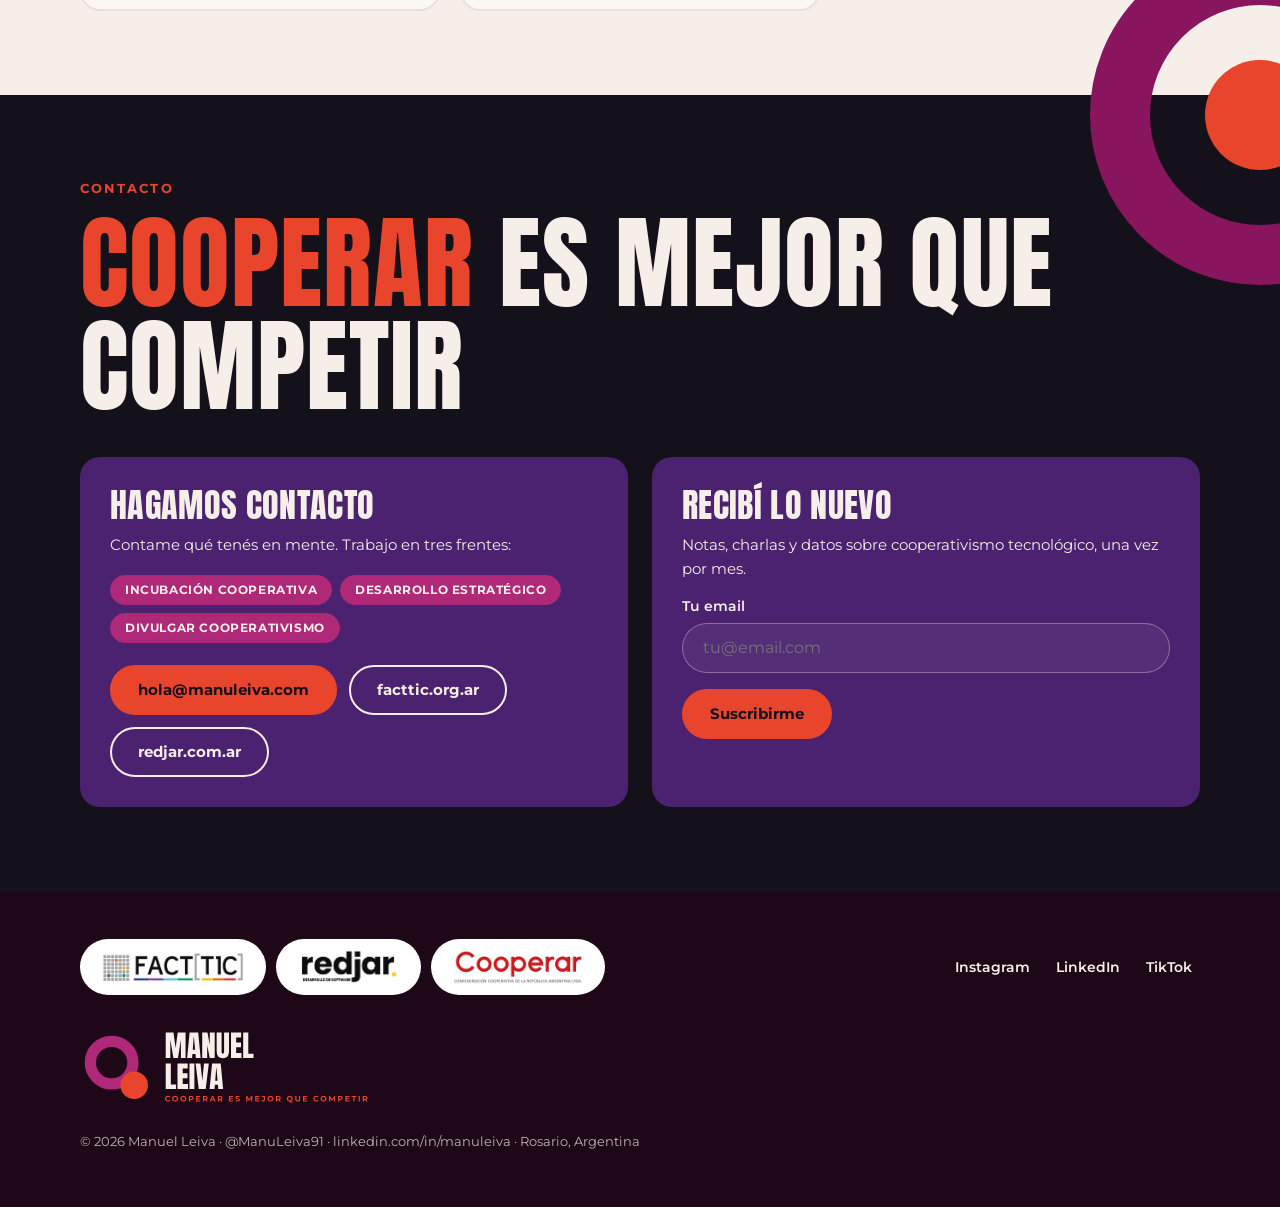
==== commit 52e8be9d: "Corrige la miniatura para compartir: saca el sombreado de la cara Rehace la franja de la foto con un" ====
--- a/blog/index.html
+++ b/blog/index.html
@@ -14,14 +14,14 @@
 <meta property="og:url" content="https://manuleiva.com/blog/">
 <meta property="og:title" content="Blog de Manuel Leiva: cooperativismo, tecnología y trabajo">
 <meta property="og:description" content="Estudios, notas y artículos sobre cooperativismo tecnológico, economía social, IA y trabajo.">
-<meta property="og:image" content="https://manuleiva.com/img/og/manuel-leiva-og.jpg">
+<meta property="og:image" content="https://manuleiva.com/img/og/manuel-leiva-og.jpg?v=2">
 <meta property="og:image:width" content="1200">
 <meta property="og:image:height" content="630">
 <meta property="og:image:alt" content="Manuel Leiva, presidente de FACTTIC y socio de Redjar.">
 <meta name="twitter:card" content="summary_large_image">
 <meta name="twitter:title" content="Blog de Manuel Leiva">
 <meta name="twitter:description" content="Estudios, notas y artículos sobre cooperativismo tecnológico, economía social, IA y trabajo.">
-<meta name="twitter:image" content="https://manuleiva.com/img/og/manuel-leiva-og.jpg">
+<meta name="twitter:image" content="https://manuleiva.com/img/og/manuel-leiva-og.jpg?v=2">
 <meta name="theme-color" content="#1E0716">
 <script type="application/ld+json">
 {
--- a/css/estilos.css
+++ b/css/estilos.css
@@ -51,7 +51,7 @@
 /* nav */
 .nav{position:sticky;top:0;z-index:20;background:#F6EEE8;border-bottom:1px solid rgba(53,18,79,.12)}
 .bar{display:flex;align-items:center;justify-content:space-between;gap:16px;min-height:68px}
-.brand{font-size:26px;color:#35124F;text-decoration:none}
+.brand{font-size:26px;color:#35124F;text-decoration:none;min-height:48px;padding-right:8px}
 .links{display:none;flex-direction:column;padding:4px 0 20px}
 .links.open{display:flex}
 .links a{color:#15111A;text-decoration:none;font-weight:600;font-size:16px;padding:12px 0}
@@ -143,8 +143,8 @@
 .field input:focus{outline:none;border-color:#E8452C}
 .footer{background:#1E0716;color:#F6EEE8;padding:48px 0 56px}
 .frow{display:flex;flex-wrap:wrap;align-items:center;justify-content:space-between;gap:20px}
-.flinks{display:flex;flex-wrap:wrap;gap:18px}
-.flinks a{color:#F6EEE8;font-weight:600;font-size:14px;text-decoration:none}
+.flinks{display:flex;flex-wrap:wrap;gap:4px 10px}
+.flinks a{color:#F6EEE8;font-weight:600;font-size:14px;text-decoration:none;display:inline-flex;align-items:center;min-height:44px;padding:0 8px}
 .flinks a:hover{color:#E8452C}
 /* movimiento */
 .js-anim [data-reveal]{opacity:0;transform:translateY(24px);transition:opacity .7s ease,transform .7s ease}
